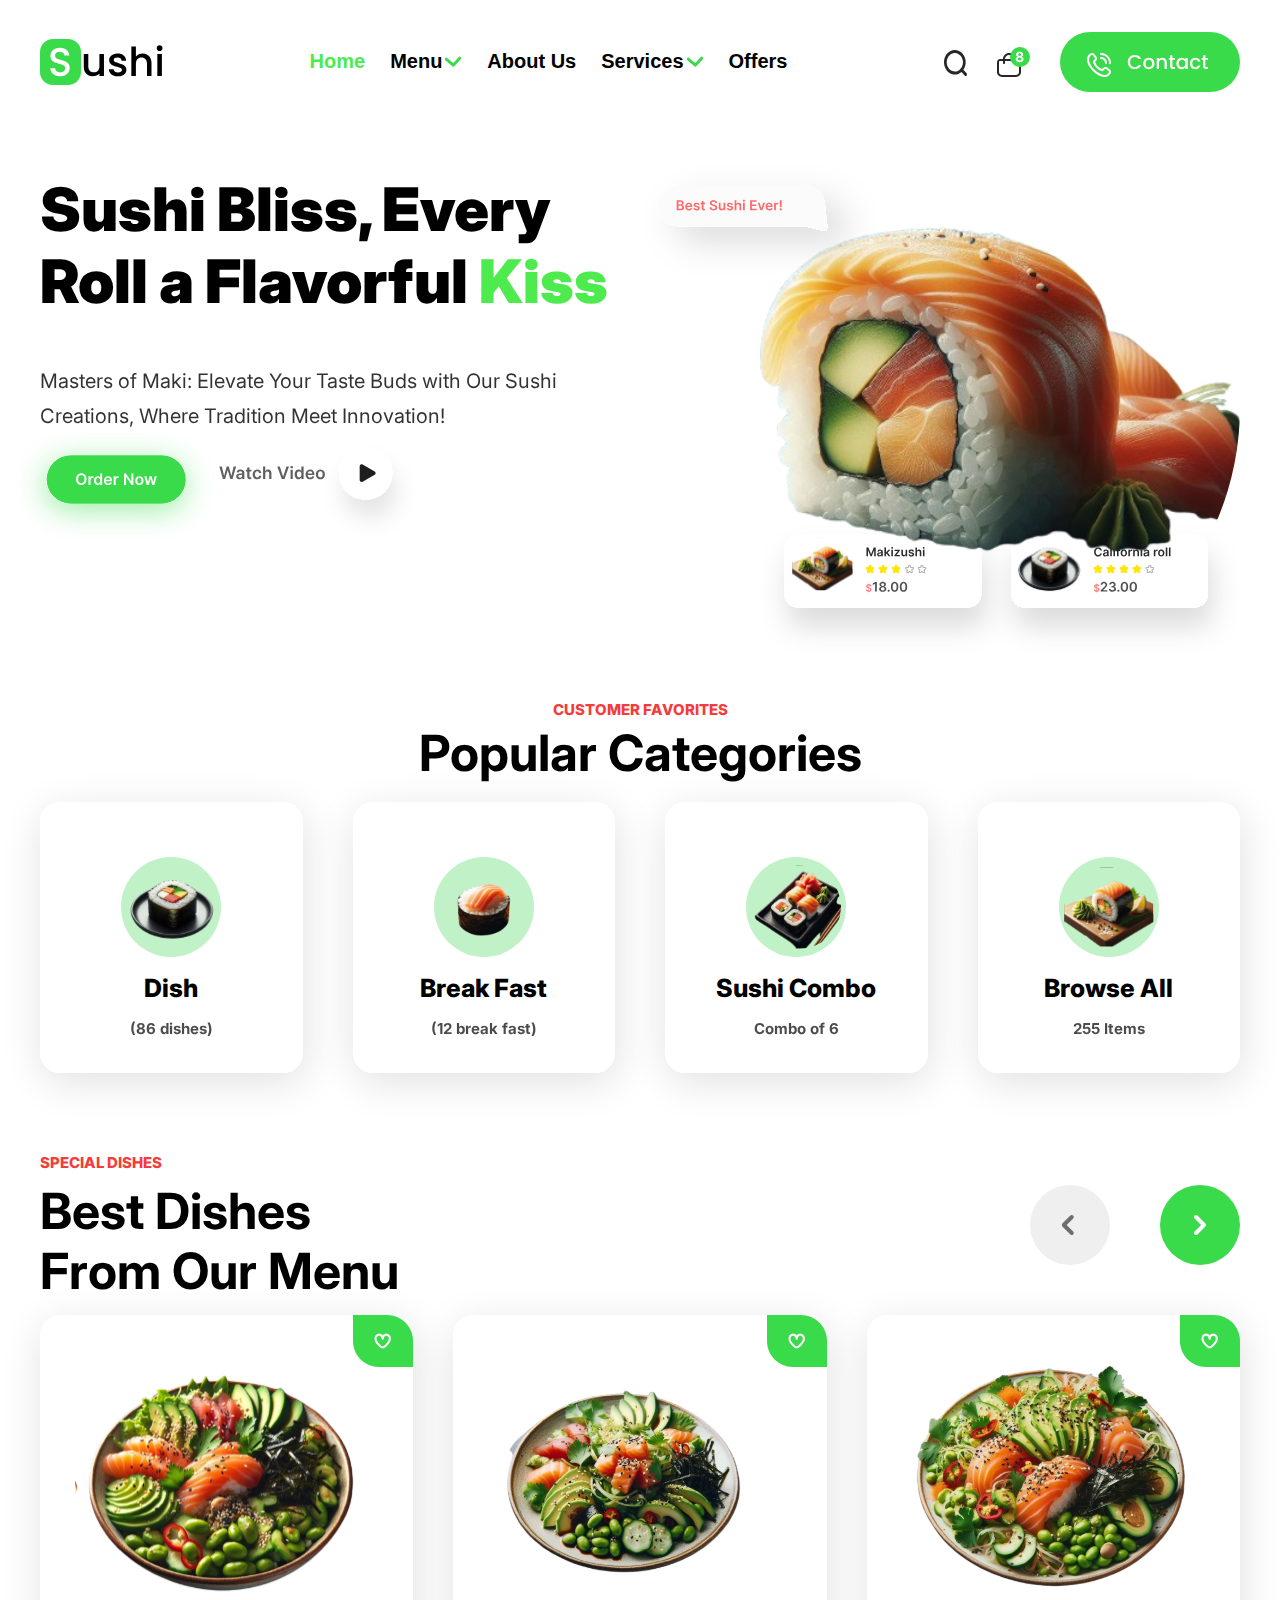
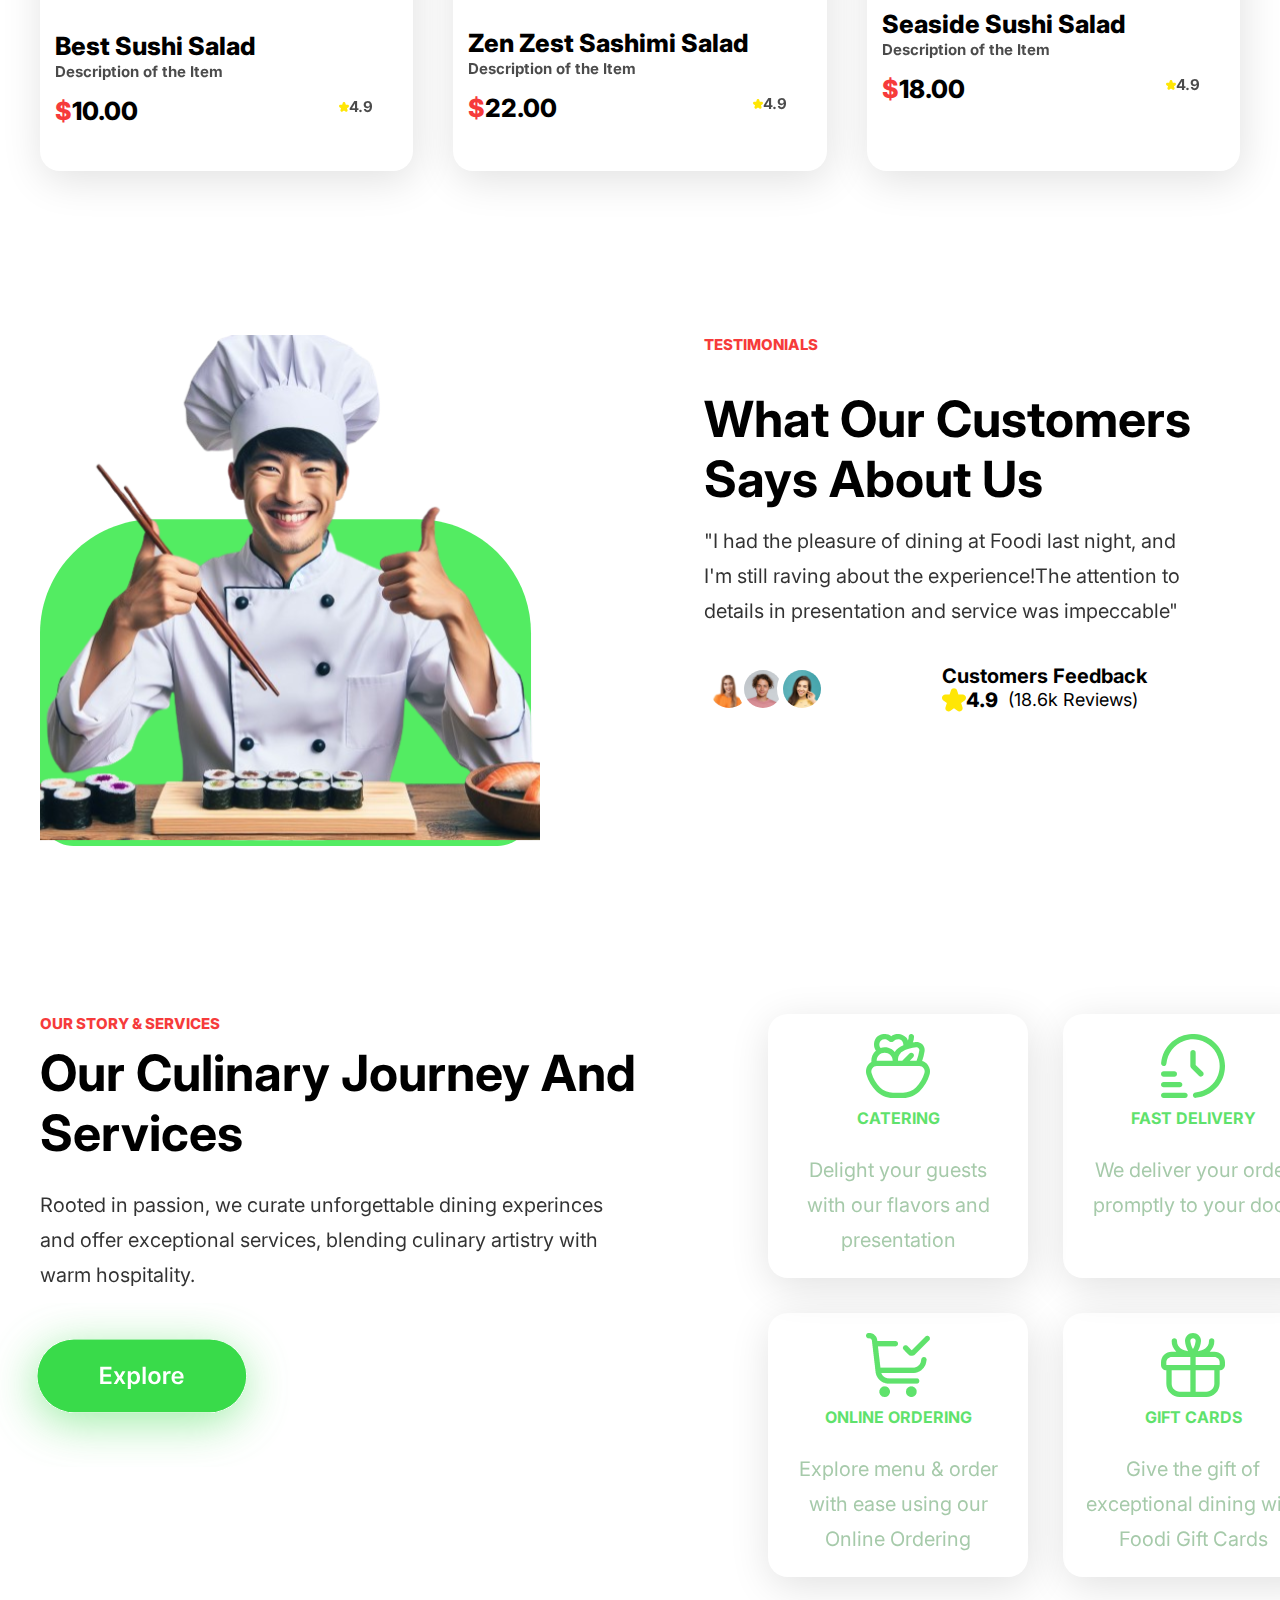
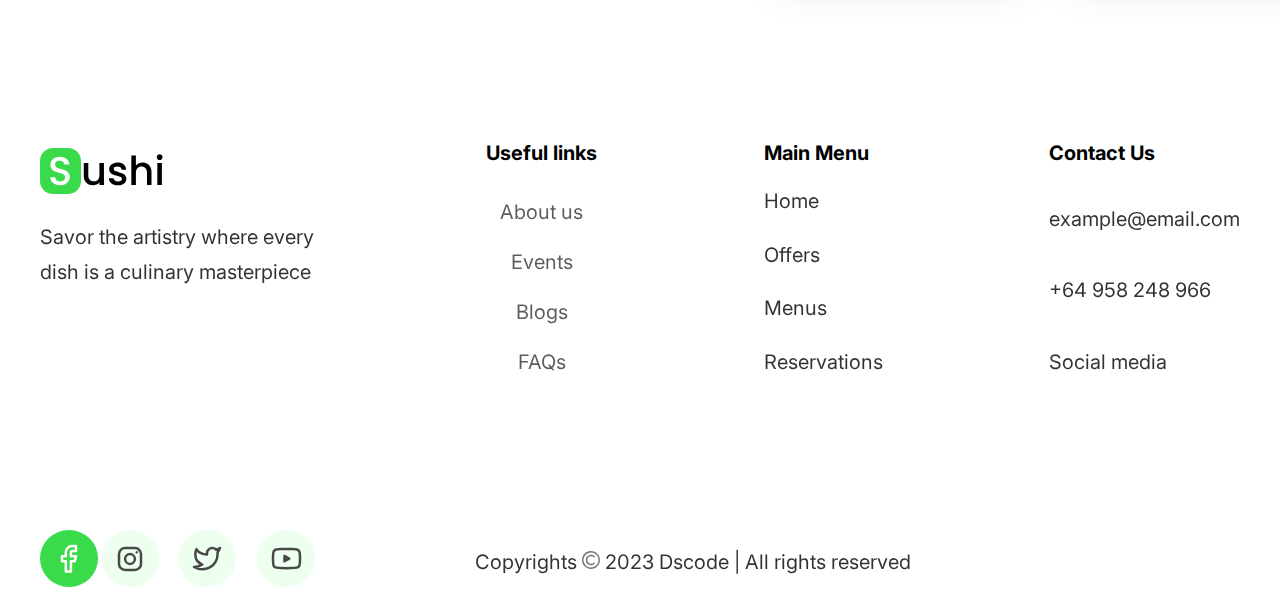
==== Index.html @ b70ec910 "Sushi commit" ====
<!DOCTYPE html>
<html lang="en">
  <head>
    <meta charset="UTF-8" />
    <meta name="viewport" content="width=device-width, initial-scale=1.0" />
    <title>Document</title>
    <link rel="stylesheet" href="./Sushi.css" />
  </head>
  <body>
    <section>
    <div class="header">
      <img src="./images/LOGO.svg" class="logo">
      <nav class="top-nav">
        <ul>
          <li><a href="#" class="firstnavmenu">Home</a></li>
          <div class="navicon">
            <li><a href="#">Menu</a></li>
            <img src="./images/Group 3.svg" class="headeranimation" />
          </div>
          <li><a href="#">About Us</a></li>
          <div class="navicon">
            <li><a href="#">Services</a></li>
            <img src="./images/Group 3.svg" class="headeranimation" />
          </div>
          <li><a href="#">Offers</a></li>
        </ul>
      </nav>
      <div class="secondnavicon">
        <img src="./images/Search Icon.svg" class="srch" />
        <img src="./images/Cart Group.svg" />
        <img src="./images/CONTACT BUTTON.svg" class="transition1" />
      </div>
        </div>
        <div class="bodytext">
        <div class="addons">
          <div class="addtext">
          <h1>Sushi Bliss, Every Roll a Flavorful <span class="lword">Kiss</span></h1>
          <h3>Masters of Maki: Elevate Your Taste Buds with Our Sushi Creations, Where Tradition Meet Innovation!</h3>
          <div class="button">
            <h4>
             <img src="./images/Order Now Button.svg">
             <img src="./images/SUSHI EDIT/Watch Video Group@2x.svg"></h4>
            </div> 
          </div></div>
            <div class="bodyimages">
              <div class="firstimage">
              <img src="./images/Best Sushi Ever.svg" ></div>
              <div class="secondimage">
              <img src="./images/MAIN SUSHI IMAGE.svg"></div>
              <div class="thirdimage">
              <img src="./images/2 Items Below Sushi.svg"></div>
            </div>
        </div>
        <div class="midsection">
          <div class="midheader">
            CUSTOMER FAVORITES
          </div>
          <div class="midsubheader">
            Popular Categories
          </div>
          <div class="midsectionitems">
          <div class="midseccontent">
            <div class="image">
            <img src="./images/_78d38fb4-559d-4cdb-822d-44ecdec0a7f8-removebg-preview 1.svg"></div>
            <h5> Dish</h5>
           <b>(86 dishes)</b>
          </div>
          <div class="midseccontent">
            <div class="image">
            <img src="./images/_35e8e57c-d430-4c19-93de-71e2eb204d0f-removebg-preview 1.svg"></div>
            <h5>
            Break Fast</h5>
            <b>(12 break fast)</b>
          </div>
          <div class="midseccontent">
            <div class="image1">
            <img src="./images/_a9c4460d-a7e5-496e-b46a-360fde90c966-removebg-preview 1 (1).svg"></div>
            <h5>
              Sushi Combo
            </h5>
            <b>Combo of 6</b>
          </div>
          <div class="midseccontent">
            <div class="image1">
            <img src="./images/_cc226cf5-2147-430e-b16c-84644636b1fe-removebg-preview 1.svg"></div>
            <h5>
              Browse All
            </h5>
            <b>255 Items</b>
          </div>
          </div>
        </div>
        <div class="midsection2">
          <div class="midsectionitem2">
            <div class="firstitem">
        <div class="midheader">SPECIAL DISHES</div>
        <div class="midsubheader2">Best Dishes From Our Menu</div></div>
        <div class="image2">
          <img src="./images/ARROW GROUPS.svg">
        </div></div>
        <div class="contentcover">
          <div class="maincontent">
            <img src="./images/Heart Group -- 1.svg" class="heartlogo">
            <img src="./images/Sushi Salad 1.svg"class="sushiimage">
            <div class="info">
            <h5>Best Sushi Salad</h5>
            <b>Description of the Item</b>
            <div class="pricerating">
              <h5><span class="currency">$</span>10.00</h5>
              <div class="rating">
                <img src="./images/fi-sr-star.svg"><b>4.9</b>
            </div>
          </div>
        </div></div>
        <div class="maincontent">
          <img src="./images/Heart Group -- 1.svg" class="heartlogo">
          <img src="./images/Sushi Salad -- 2.svg" class="sushiimage">
          <div class="info">
          <h5>Zen Zest Sashimi Salad</h5>
          <b>Description of the Item</b>
          <div class="pricerating">
            <h5><span class="currency">$</span>22.00</h5>
            <div class="rating">
              <img src="./images/fi-sr-star.svg"><b>4.9</b>
          </div>
        </div>
      </div></div>
      <div class="maincontent">
        <img src="./images/Heart Group -- 1.svg" class="heartlogo">
        <img src="./images/Sushi Salad -- 3.svg" class="sushiimage">
        <div class="info">
        <h5>Seaside Sushi Salad</h5>
        <b>Description of the Item</b>
        <div class="pricerating">
          <h5><span class="currency">$</span>18.00</h5>
          <div class="rating">
            <img src="./images/fi-sr-star.svg"><b>4.9</b>
        </div>
      </div>
    </div></div>
        </div>
        <div class="testimonials">
          <div class="chef">
            <img src="./images/Group 36.svg">
          </div>
          <div class="about">
            <div class="midheader">TESTIMONIALS</div>
            <div class="testimonialcomment">
          <div class="midsubheader3">What Our Customers Says About Us</div>
          <h3>"I had the pleasure of dining at Foodi last night, and I'm still raving about the experience!The attention to details in presentation and service was impeccable"</h3></div>
          <div class="feedback">
            <div class="fbimages">
              <img src="./images/portrait-lovely-blond-female-part-time-employee-talking-manager-customer-support-removebg-preview 1.svg">
              <img src="./images/image 10.svg" class="secondtestimonial">
              <img src="./images/image 11.png" class="thirdtestimonial">
            </div>
            <div class="fbtext">
            <h6>Customers Feedback</h6>
            <div class="rating1"><img src="./images/fi-sr-star.svg"><h5 class="rate">4.9</h5><span class="reviews">(18.6k Reviews)</span>
            </div>
          </div>
          </div>
        </div></div>
        <div class="services">
          <div class="story">
            <div class="midheader">OUR STORY & SERVICES</div>
            <div class="midsubheader4">Our Culinary Journey And Services</div>
            <h3 class="render">Rooted in passion, we curate unforgettable dining experinces and offer exceptional services, blending culinary artistry with warm hospitality. </h3>
            <img src="./images/EXPLORE.svg">
          </div>
          <div class="servicescards">
            <div class="card">
              <img src="./images/fi-rr-salad.svg">
              <h4 class="cardname">CATERING</h4>
              <h3 class="cardnotes">Delight your guests with our flavors and presentation</h3>
            </div>
            <div class="card">
              <img src="./images/fi-rr-time-fast.svg">
              <h4 class="cardname">FAST DELIVERY</h4>
              <h3 class="cardnotes">We deliver your order promptly to your door</h3>
            </div>
            <div class="card">
              <img src="./images/fi-rr-shopping-cart-check.png">
              <h4 class="cardname">ONLINE ORDERING</h4>
              <h3 class="cardnotes">Explore menu & order with ease using our Online Ordering</h3>
            </div>
            <div class="card">
              <img src="./images/fi-rr-gift.svg">
              <h4 class="cardname">GIFT CARDS</h4>
              <h3 class="cardnotes">Give the gift of exceptional dining with Foodi Gift Cards</h3>
            </div>
          </div>
        </div> 
        <div class="footer">
          <div class="main">
            <div class="footercontent1">
              <div class="footerheader">
              <img src="/images/LOGO.svg"></div>
              <p>Savor the artistry where every dish is a culinary masterpiece</p>
            </div>
            <div class="footercontent">
              <h6 class="footerheader">Useful links</h6>
              <div class="first">
              <p>About us</p>
              <p>Events</p>
              <p>Blogs</p>
              <p>FAQs</p></div>
            </div>
            <div class="footercontent">
              <h6 class="footerheader">Main Menu</h6>
              <p>Home</p>
              <p>Offers</p>
              <p>Menus</p>
              <p>Reservations</p>
            </div>
            <div class="footercontent">
              <h6 class="footerheader">Contact Us</h6>
              <p>example@email.com</p>
              <p>+64 958 248 966</p>
              <p>Social media</p>
            </div>
          </div>
          <div class="submain">
            <div class="footericons">
            <img src="./images/Group 39.svg">
            <img src="./images/Group 40.svg">
            </div>
            <div class="base">
              <p>Copyrights <img src="./images/fi-rr-copyright.svg"> 2023 Dscode | All rights reserved</p>
            </div>
          </div>
        </div>
    </section>
  </body>
</html>
---- Sushi.css ----
@import url('https://fonts.googleapis.com/css2?family=Inter:wght@100..900&display=swap');
* {
    padding: 0;
    margin: 0;
    box-sizing: border-box;
}
html{
    font-family: 'Inter' ;
}
body{
     /* display: flex; */
     /* flex-direction: column;
     place-content: center;
     place-items: center; */
     margin: 0 auto;
 }
 section{
    width: 1200px;
    max-width: 100%;
    margin: 0 auto;
    justify-content: space-between;
 }

 .header {
     display: flex;
     flex-direction: row;
     justify-content: space-between;
     align-items: center;
     gap: 5px;
 }


 /* p::first-letter {
     background-color: rgb(77, 235, 77);
     color: white;
     border-radius: 10px;
     border: 1px solid;
     /* padding-left: 3px; */
     /* padding-top: 3px;
     padding-right: 3px;
     padding-bottom: 3px;

 } */ */

 /* p {
     font-family: 'Lucida Sans', 'Lucida Sans Regular', 'Lucida Grande', 'Lucida Sans Unicode', Geneva, Verdana, sans-serif;
     font-weight: 700;
     font-size: 35px;
     margin-left: -200px;

 } */

 .top-nav {
     font-size: 5px;
 }

 ul {
     display: flex;
     flex-direction: row;
     list-style-type: none;
     justify-content: space-between;
     gap: 25px;
     flex-wrap: wrap;
 }

 .navicon {
     display: flex;
     flex-direction: row;
     gap: 2px;
 }

 li a {
     color: black;
     text-decoration: none;
     font-weight: 600;
     font-family: 'Lucida Sans', 'Lucida Sans Regular', 'Lucida Grande', 'Lucida Sans Unicode', Geneva, Verdana, sans-serif;
     font-size: 20px;
 }

 li a.firstnavmenu {
     color: rgb(77, 235, 77);
 }

 .secondnavicon {
     display: flex;
     flex-direction: row;
     align-items: center;
     align-self: center;
     justify-content: center;
     gap: 30px;
 }

 .srch {
     margin-top: 50px;
     /* margin-right: 25px; */
     width: 100%;
     height: 100%;
 }

 .transition1, .headeranimation {
     width: 80%;
     animation-name: mover;
     animation-duration: 2s;
     animation-timing-function: ease-in-out;
     animation-iteration-count: infinite;
     animation-delay: 2s;
 }

 @keyframes mover {
     0% {
         transform: translateY(0px);
     }

     25% {
         transform: translateY(0px);
     }

     50% {
         transform: translateY(10px);
     }

     100% {
         transform: translateY(0px);
     }

 }
 .bodytext{
    display: flex;
     flex-direction: row;
     /* justify-content: center; */

 }

 .addons {
     display: flex;
     flex-direction: row;
     margin-top: 50px;
     justify-content: center;
     width:700px;
     max-width: 100%;

 }
 

 .addtext {
     display: flex;
     flex-direction: column;
     gap: 2rem;
 }

 h1 {
     /* width: 650px; */
     font-weight: 900;
     font-size: 60px;
     width: 100%;
 }

 .lword {
     color: rgb(77, 235, 77);
 }

 h3 {
     font-size: 20px;
     font-weight: 400;
     margin-top: 15px;
     align-self: center;
     line-height: 35px;
     opacity: 80%;
 }

 .button {
     display: flex;
     flex-direction: row;
     align-items: center;
     margin-left: -25px;
     margin-top: -35px;

 }

 h4 img {
     width: 200px;

 }

 .subbutton {
     width: 200px;
 }

 .bodyimages {
     display: flex;
     flex-direction: column;
     width: 700px;
     max-width: 100%;
     /* margin-left: 200px; */
     margin-top: -4px;
     position: relative;
 }
 .firstimage{
    position:absolute; 
    right: 60%;
    top:8%;
    z-index: 50;
 }
 .firstimage img{
    width: 100%;
   
 }
 .thirdimage{
    position:absolute;
    top: 70%;
    left: 20%;
    z-index: 0;
 }
 .thirdimage img{
    width: 100%;
   
 }
 .secondimage img{
    width: 100%;
   
 }
 .secondimage{
    z-index: 40;
 }
 .midsection{
    display: flex;
    flex-direction: column;
    justify-content: center;
    place-items: center;
    gap: 4px;
 }
 .midsectionitems{
    display: flex;
    flex-direction: row;
    /* flex-wrap: wrap; */
    align-items: center;
   justify-content: center;
    gap: 50px;
    width: 100%;
 }
 .midseccontent{
    display: flex;
    flex-direction: column;
    align-items: center;
    border-radius: 20px;
    border: 5px solid white ;
    box-shadow: 2px 9px 42px 0px #0000001F;
    width: 280px;
    margin-top: 15px;
      /* padding-left: 55px;
    padding-right: 55px; */
    padding-bottom: 30px;
    padding-top: 50px; 
    gap: 1rem;
 }
 /* .midseccontent :hover{
    width: 100px;
    height: 100px;
    transition: all 1s ease-in-out;
 } */
 .image{
    background-color: #C1F1C6;
    border-radius: 100%;
    width: 100px;
    height: 100px;
    display: flex;
    flex-direction: column;
    justify-content: center;
    align-items: center;
 }
 .image img{
    width: 100%;
    height: 100%;
 }
 .image1{
    background-color: #C1F1C6;
    border-radius: 100%;
    width: 100px;
    height: 100px;
    display: flex;
    flex-direction: column;
    justify-content: center;
align-items: center;
 }
 .image1 img{
    width: 90%;
    height: 90%;
    display: flex;
    flex-direction: column;
    justify-content: center;
 }
 .midheader{
    color: #F63B3B;
    font-size: 15px;
    font-weight: 800;
 }
 .midsubheader{
    color:#000000;
    font-size: 50px;
    font-weight: 700;
 }
 b{
    font-size: 15px;
    opacity: 70%;
    
 }
 .midsection2{
    display: flex;
    flex-direction: column;
    justify-content: space-between;
    gap: 14px;
 }
 .contentcover{
    display: grid;
    grid-template-columns: repeat(3, 1fr);
    width: 100%;
     column-gap: 40px; 
 }
.midsectionitem2{
    display: flex;
    flex-direction: row;
    justify-content: space-between;
    margin-top: 80px;
    align-items: center;
}
.image2 img{
    width: 100%;
    align-self: center;
}
.midsubheader2{
    width:400px;
    font-size: 50px;
    font-weight: 700;
}
.firstitem{
    display: flex;
    flex-direction: column;
    gap: 9px;
}
.sushiimage{
width: 80%;
place-self: center;
}
.heartlogo{
    width:60px;
    position: absolute;
  top: 0;
  right: 0;
}
.rating img{
    width: 10px;
}
.maincontent{
    display: flex;
    flex-direction:column ;
    border-radius: 20px;
    box-shadow: 2px 9px 42px 0px #0000001F;
    width: 100%;
    position: relative;
    gap: 4px;
    padding-top: 30px;
    padding-bottom: 30px;
    padding-right: 20px;
    
}
 .currency{
    color:  #F63B3B;
 }
 .pricerating{
    display: flex;
    flex-direction: row;
    justify-content: space-between;
    padding-right: 20px;
    margin-top: 15px;
    margin-bottom: 15px;
 }
 h5{
    font-weight: 800;
    font-size: 25px;
 }
 .info{
    padding-left: 15px;
 }
 .testimonials{
    display: grid;
    grid-template-columns: repeat(2, 1fr);
    margin-top: 150px;
    gap: 8rem;
 }
 .midsubheader3{
    font-size: 50px;
    font-weight: 700;
    width: 600px;
 }
  .chef img{
    width: 500px;
    max-width: 100%;
 }
 .about{
    width: 500px;
    max-width: 100%;
    gap: 35px;
    display: flex;
    flex-direction: column;
 }
 .feedback{
    display: flex;
    flex-direction: row;
    gap: 5rem;
    width: 800px;
    max-width: 100%;
 }
   .rating1{
    display: flex;
    flex-direction: row;
    align-items: center;
 }  
 .fbimages img{
    width: 50px;
    border-radius: 50%;
    border: 6px solid white;
 }
 
 .secondtestimonial{
    transform: translateX(-20px);
 }
 .thirdtestimonial{
    transform: translateX(-35px);
 }
 h6{
    font-size: 20px;
 }
 .reviews{
    padding-left: 10px;
    font-size: 18px;
 }
 .rate{
    font-size: 20px;
 }
 .services{
    display: grid;
    grid-template-columns: repeat(2, 1fr);
    gap: 8rem;
    margin-top: 150px;
 }
.servicescards{
    display: grid;
    grid-template-columns: repeat(2, 2fr);
     /* grid-template-rows: repeat(2, 1fr);  */
     gap: 35px;
     width: 100%;
}
.card{
    border-radius: 20px;
    box-shadow:2px 9px 42px 0px #0000001F ;
    display: flex;
    flex-direction: column;
    align-items: center;
     padding-left: 20px; 
    padding-top: 20px;
    padding-bottom: 20px;
     padding-right: 20px; 
    gap: 10px;
    width: 260px;
    text-align: center;
}
.cardname{
    color: #5FE26C;
}
.cardnotes{
    color: #90BD95;
    align-self: center;
    font-size: 20px;
}
.story{
    display: flex;
    flex-direction: column;
    gap: 10px;
}
.story img{
    width: 50%;
    transform: translateX(-50px);
    animation-name: colorchanger;
    animation-duration: 2s;
    animation-timing-function: ease-in-out;
    animation-iteration-count: 6;
    animation-delay: 1s;
}
@keyframes colorchanger {
    0% {
        transform: translateX(0px);
    }

    25% {
        transform: translateX(0px);
    }

    50% {
        transform: translateX(300px) rotate(60deg);
    }

    100% {
        transform: translateX(0px);
    }

}
.midsubheader4{
    font-size: 50px;
    font-weight: 700;
    width: 600px; 
}
.footer{
    display: flex;
    flex-direction: column;
    justify-content: space-between;
    margin-top: 150px;
   
}
.main{
    display: flex;
    flex-direction: row;
     justify-content: space-between; 
     flex-wrap: wrap;
}
.footercontent{
    display: flex;
    flex-direction: column;
    justify-content: space-between;
    

    
}
p{
    font-size: 20px;
    font-weight: 400;
     margin-top: 15px; 
    /* align-self: center; */
    line-height: 35px;
    opacity: 80%; 
}
.footercontent1{
    width: 280px;
}
.first{
    font-size: 20px;
    font-weight: 400;
     margin-top: 15px; 
     text-align: center;
    line-height: 35px;
    opacity: 80%;   
}
.submain{
    display: flex;
    flex-direction: row;
    gap: 10rem;
    margin-top: 150px;
}
@media (max-width:1200px) {
section{
    padding-left: 1rem;
    padding-right: 1rem;
}
.bodytext{
    display: flex;
    flex-direction: column; 
}
h1{
    font-weight: 900;
     font-size: 40px;
     width: 100%;
}
.midsectionitems{
    display: flex;
    flex-direction: row;
    flex-wrap: wrap;
    justify-content: center;
}
.midsubheader{
    color:#000000;
    font-size: 30px;
    font-weight: 700;
}
.midsubheader2{
    width:fit-content;
    font-size: 35px;
    font-weight: 700;
}
.midsubheader3{
    font-size: 35px;
    font-weight: 700;
    width: fit-content;
}
.midsubheader4{
    font-size: 35px;
    font-weight: 700;
    width: fit-content; 
}
.header {
    display: flex;
    flex-direction: column;
    justify-content: space-between;
    align-items: center;
    gap: 5px;
}
.contentcover{
   display: grid; 
   grid-template-columns: repeat(2, 1fr);
   row-gap: 2rem;
}
.services{
    display: grid;
    grid-template-columns: repeat(1, 1fr);
}
.servicescards{
width: 70%;
}
.card{
    width: fit-content;
}
.testimonials{
    display: grid;
    grid-template-columns: repeat(1, 1fr);
}
.chef{
    width: fit-content;
}
.about{
    width: 100%;
    max-width: 100%; 
}
.story{
    width: 60%;
}
@media (max-width:700px) {
.servicescards{
    width: 100%;
}
.contentcover{
    display: grid;
    grid-template-columns: repeat(1, 1fr);
}
h1{
    font-weight: 900;
     font-size: 35px;
     width: 100%;
}
.midsubheader{
    color:#000000;
    font-size: 30px;
    font-weight: 700;
}
.midsubheader2{
    width:fit-content;
    font-size: 35px;
    font-weight: 700;
}
.midsubheader3{
    font-size: 35px;
    font-weight: 700;
    width:fit-content ;
}
.chef{
    width: fit-content;
}
.midsubheader4{
    font-size: 35px;
    font-weight: 700;
    width: fit-content; 
}
.header {
    display: flex;
    flex-direction: column;
    justify-content: space-between;
    align-items: center;
    gap: 5px;
}
.midsectionitems{
    display: flex;
    flex-direction: row;
    flex-wrap: wrap;
}
.submain{
    display: flex;
    flex-direction: row;
    gap: 2rem;
    margin-top: 150px;
    flex-wrap: wrap;
}
}
@media (max-width:450px) {
    .servicescards{
        display: grid;
        grid-template-columns: repeat(1, 1fr);
    }
    .card{
        width: 100%;
    }
    .about{
        width: 100%;
    max-width: 100%; 
    }
    .midsectionitems{
        display: flex;
        flex-direction: row;
        flex-wrap: wrap;
    }
    h1{
        font-weight: 900;
         font-size: 40px;
         width: 100%;
    }
    .midsubheader{
        color:#000000;
        font-size: 30px;
        font-weight: 700;
    }
    .midsubheader2{
        width:fit-content;
        font-size: 35px;
        font-weight: 700;
    }
    .midsubheader3{
        font-size: 35px;
        font-weight: 700;
        width: fit-content;
    }
    .midsubheader4{
        font-size: 35px;
        font-weight: 700;
        width: 100%; 
    }
    .chef img{
        width: 100%;
    }
    .chef{
        width: 100%;
    }
    .header {
        display: flex;
        flex-direction: column;
        justify-content: space-between;
        align-items: center;
        gap: 5px;
    }
    .testimonials{
        display: block;
    }
    .fbimages{
        display: flex;
        flex-direction: row;
        justify-content: center;
        align-items: center;
    }
    .feedback{
        gap: 0rem;
    }
    .story{
        width: 100%;
    }
    .story img{
        transform: translateX(0px);
    }
    .main{
        display: flex;
        flex-direction: column;
        gap: 3rem;
    }
    .first{
        text-align: start;
    }
    .submain{
        display: flex;
        flex-direction: row;
        gap: 1rem;
        margin-top: 150px;
        flex-wrap: wrap;
    }
}
}
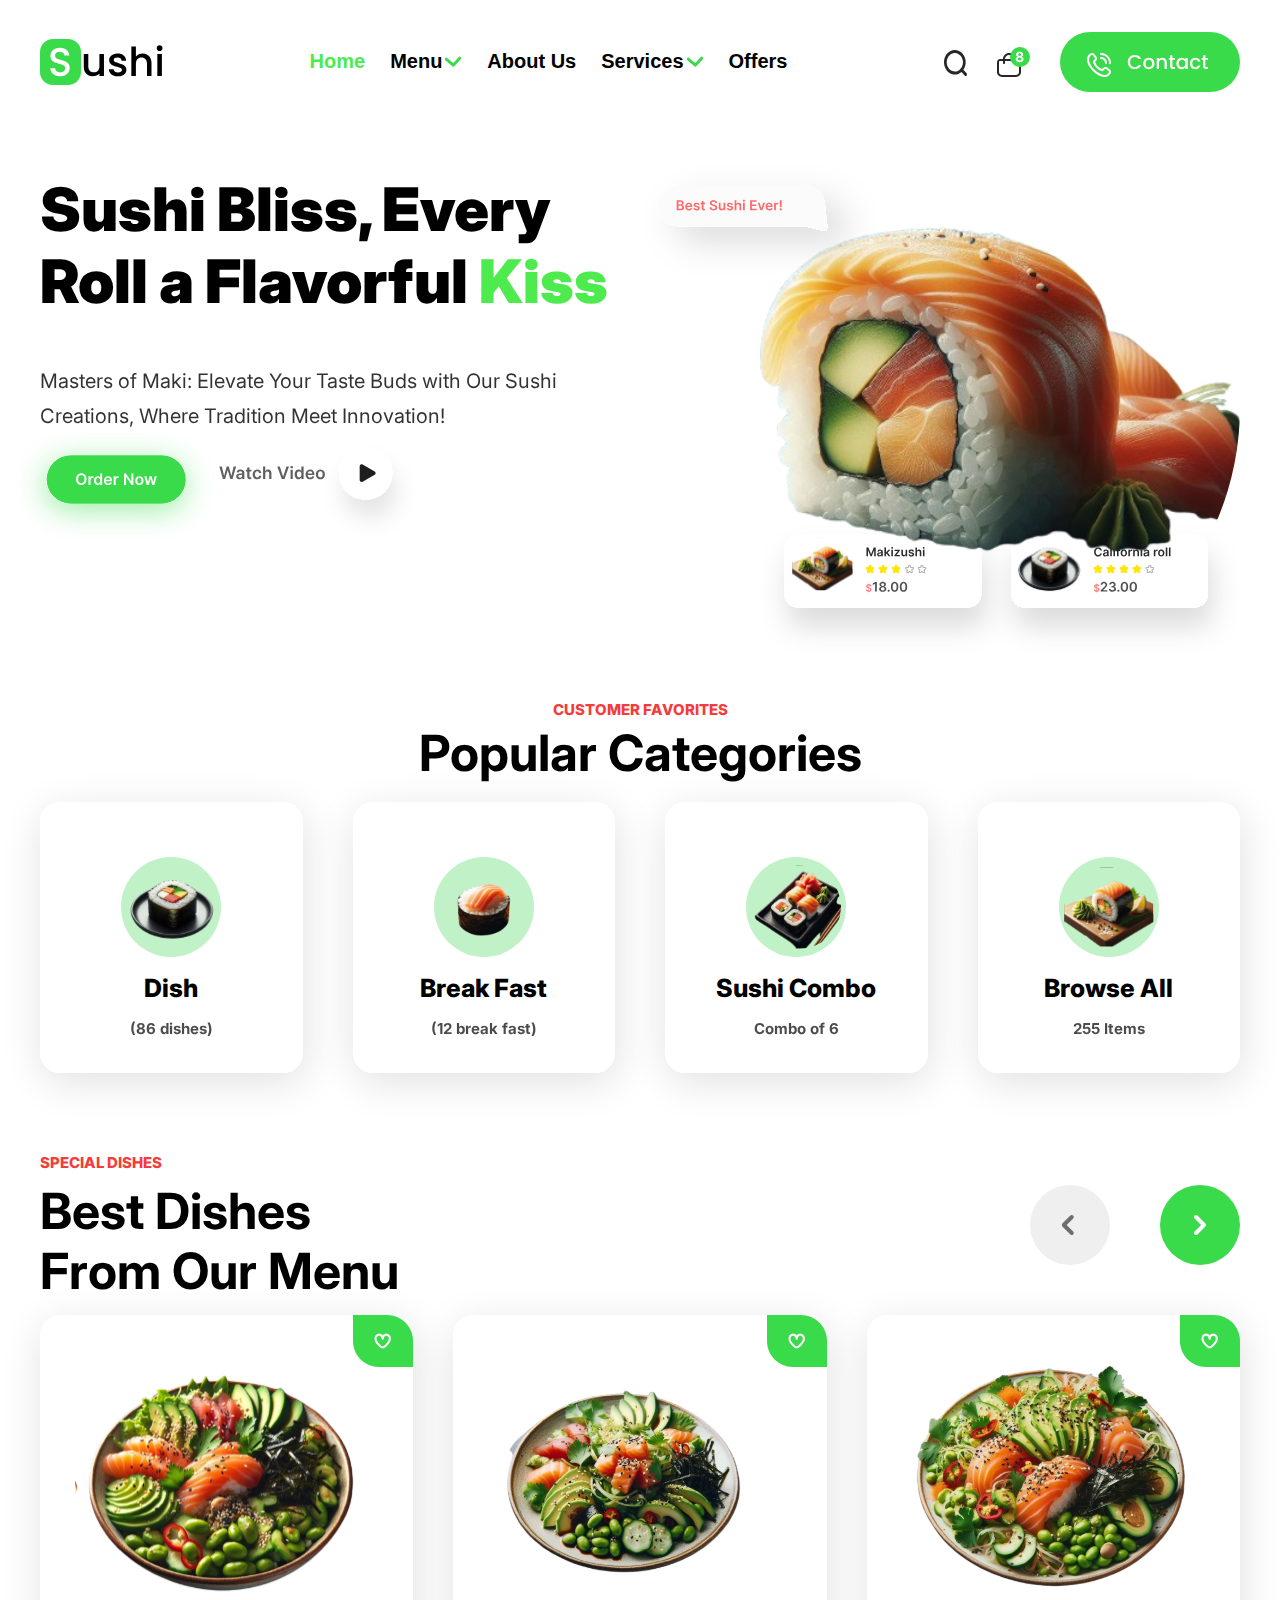
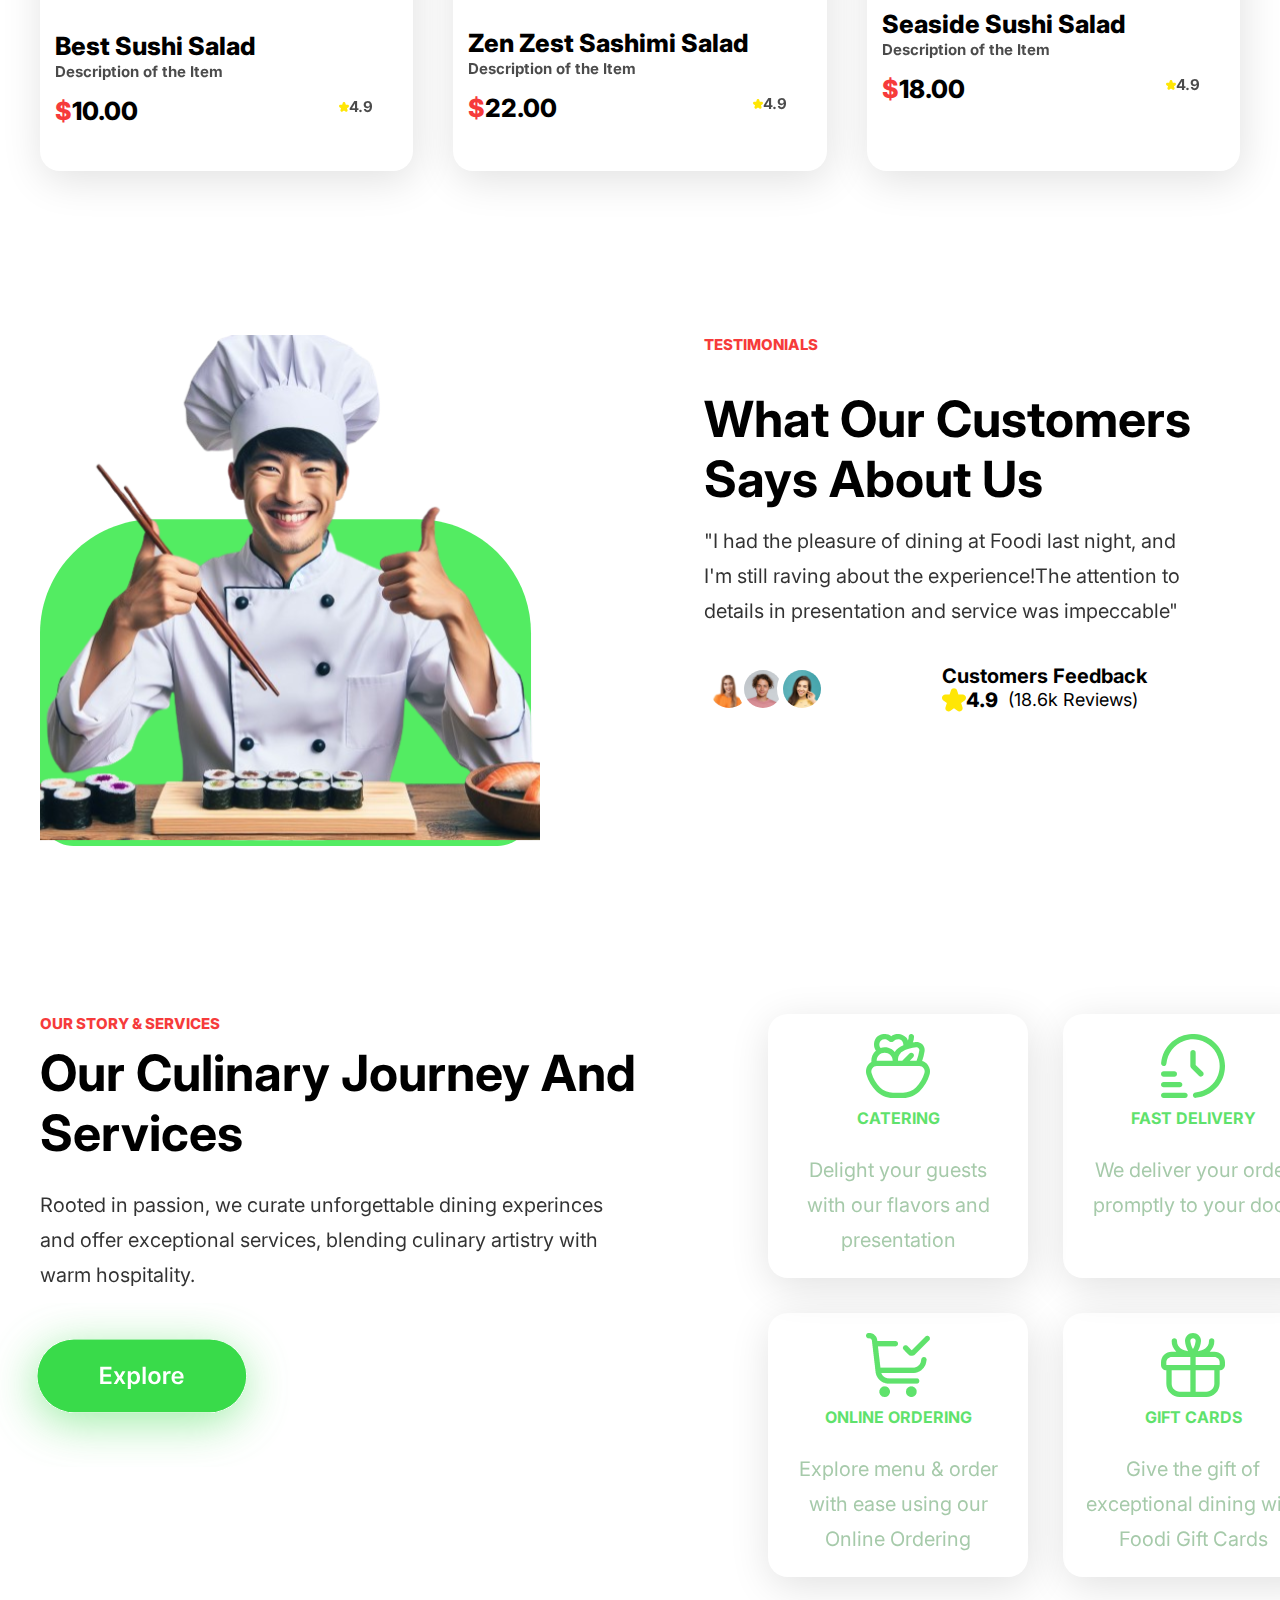
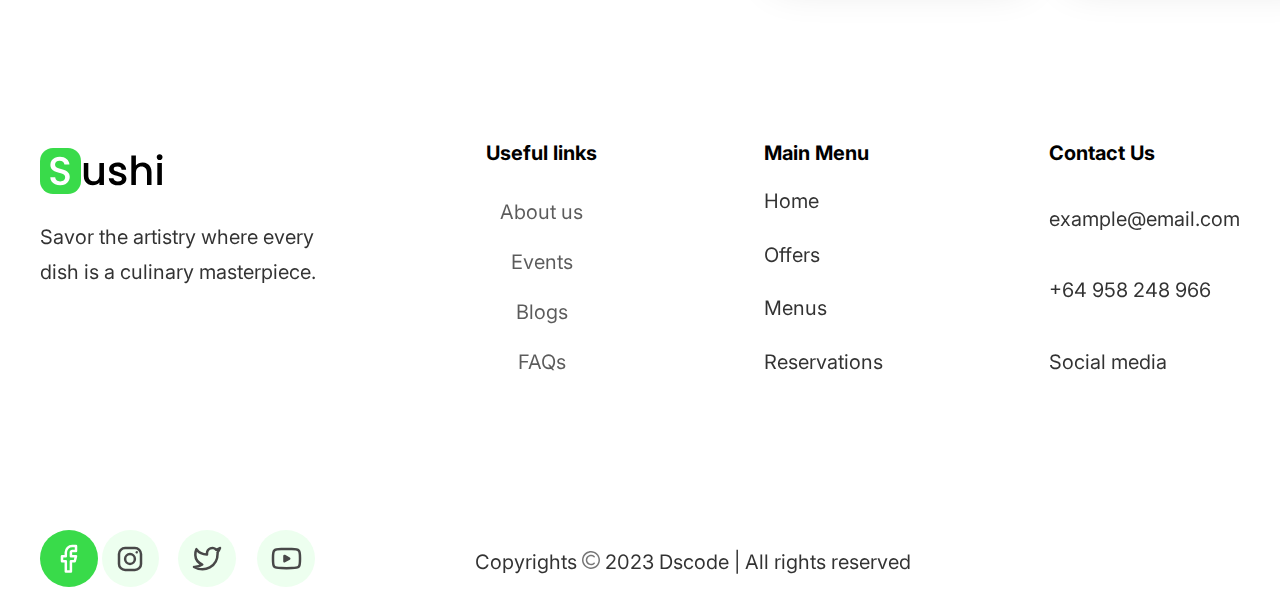
==== commit 66c7c83d: "first commit" ====
--- a/Index.html
+++ b/Index.html
@@ -196,7 +196,7 @@
             <div class="footercontent1">
               <div class="footerheader">
               <img src="/images/LOGO.svg"></div>
-              <p>Savor the artistry where every dish is a culinary masterpiece</p>
+              <p>Savor the artistry where every dish is a culinary masterpiece.</p>
             </div>
             <div class="footercontent">
               <h6 class="footerheader">Useful links</h6>
